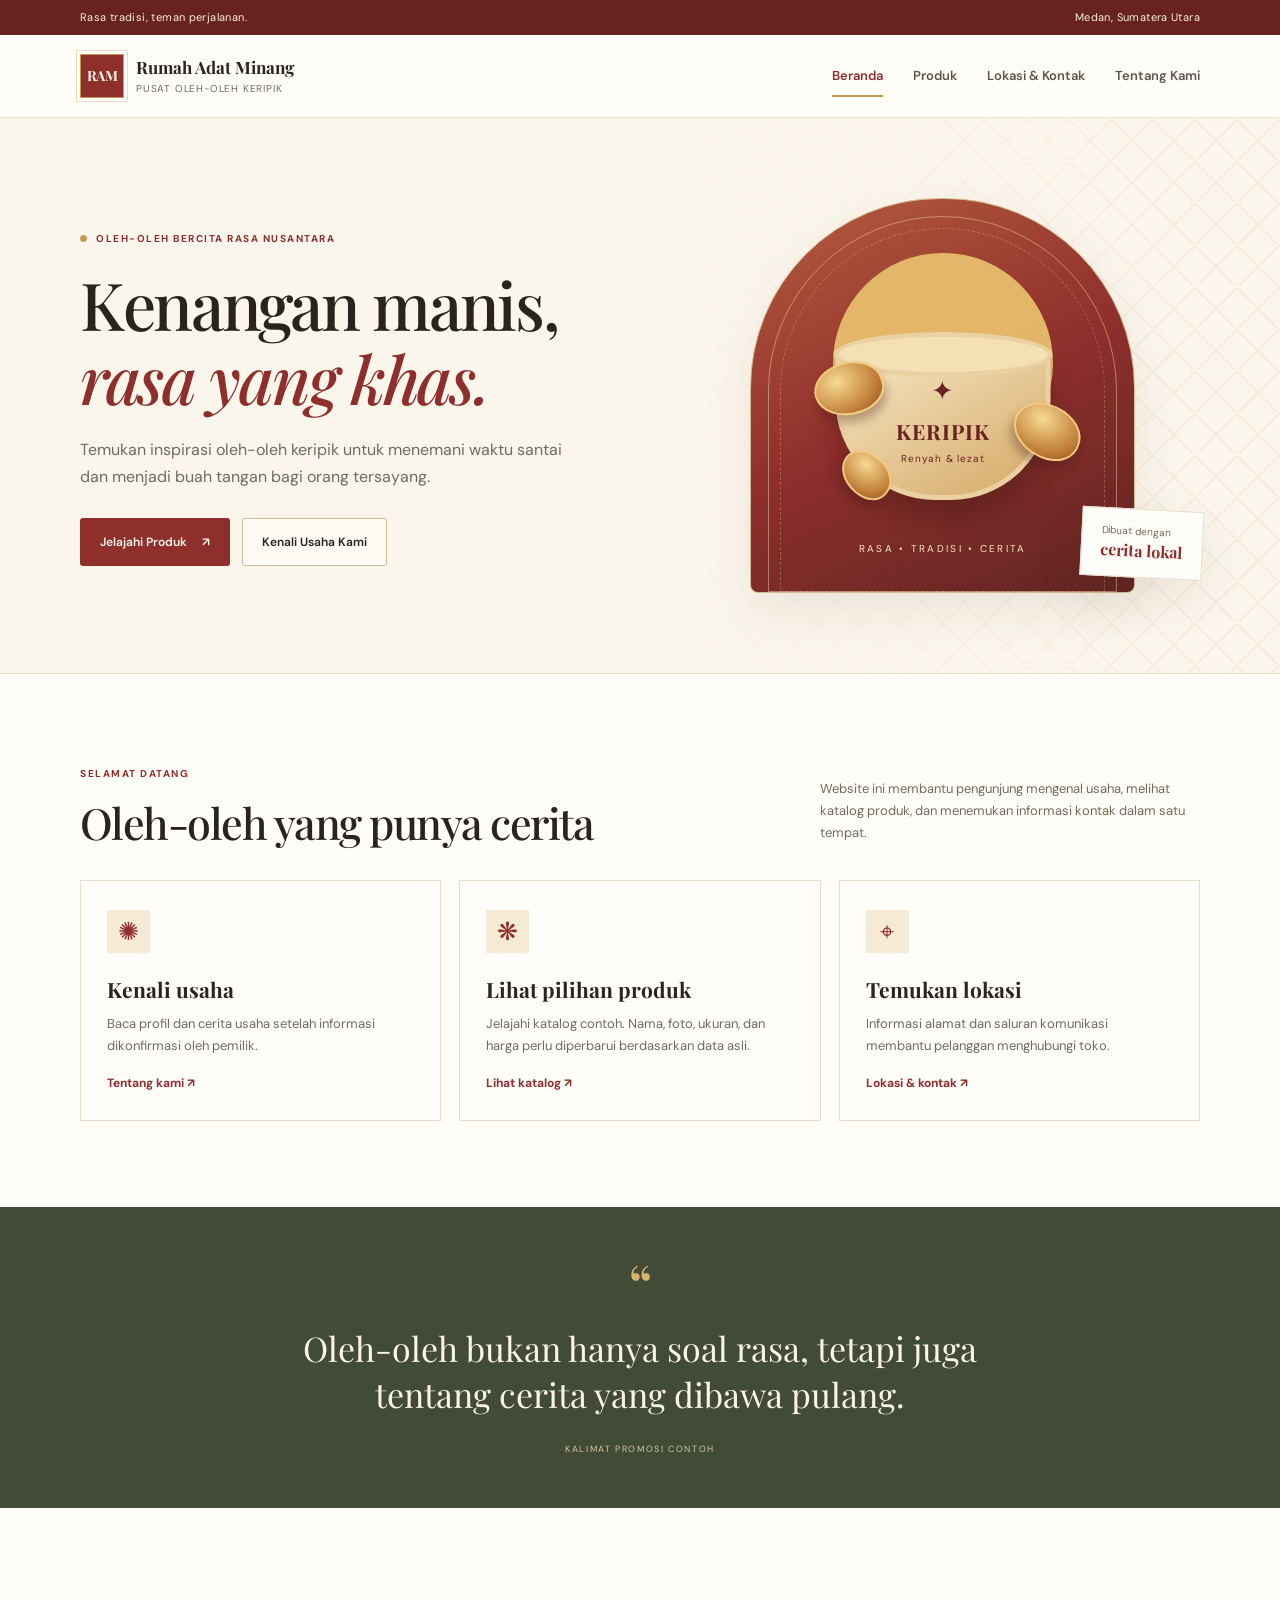
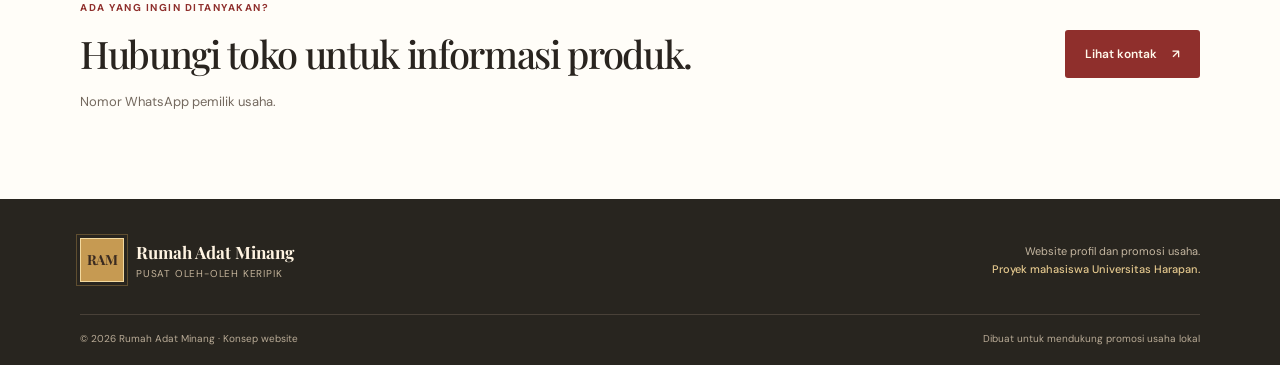
==== index.html @ 1657554a "Add files via upload" ====
<!DOCTYPE html>
<html lang="id">
<head>
  <meta charset="UTF-8">
  <meta name="viewport" content="width=device-width, initial-scale=1.0">
  <meta name="description" content="Website profil dan promosi Pusat Oleh-Oleh Keripik Rumah Adat Minang.">
  <title>Beranda | Rumah Adat Minang</title>
  <link rel="stylesheet" href="assets/style.css">
  <script src="assets/script.js" defer></script>
</head>

<body>
  <div class="topbar"><div class="container topbar-inner">
    <span>Rasa tradisi, teman perjalanan.</span>
    <span>Medan, Sumatera Utara</span></div></div>
  <header class="site-header">
    <div class="container nav-wrap">
      <a class="brand" href="index.html" aria-label="Rumah Adat Minang beranda">
        <span class="brand-mark">RAM</span>
        <span><strong>Rumah Adat Minang</strong><small>Pusat Oleh-Oleh Keripik</small></span>
      </a>
      <button class="menu-toggle" aria-label="Buka menu" aria-expanded="false">☰</button>
      <nav class="nav-links" aria-label="Navigasi utama">
        <a class="active" href="index.html">Beranda</a>
        <a href="produk.html">Produk</a>
        <a href="lokasi.html">Lokasi & Kontak</a>
        <a href="tentang.html">Tentang Kami</a>
      </nav>
    </div>
  </header>
  <main>
    <section class="hero">
      <div class="hero-pattern"></div>
      <div class="container hero-grid">
        <div class="hero-copy">
          <span class="eyebrow"><span class="dot"></span> Oleh-oleh bercita rasa Nusantara</span>
          <h1>Kenangan manis,<br><em>rasa yang khas.</em></h1>
          <p>Temukan inspirasi oleh-oleh keripik untuk menemani waktu santai dan menjadi buah tangan bagi orang tersayang.</p>
          <div class="hero-actions">
            <a class="btn btn-primary" href="produk.html">Jelajahi Produk <span>↗</span></a>
            <a class="btn btn-outline" href="tentang.html">Kenali Usaha Kami</a>
          </div>
          
        </div>
        <div class="hero-art">
          <div class="arch-frame">
            <div class="arch-sun"></div>
            <div class="hero-bowl"><span>✦</span><b>KERIPIK</b><small>Renyah & lezat</small></div>
            <div class="chip chip-one"></div><div class="chip chip-two"></div><div class="chip chip-three"></div>
            <div class="arch-label">RASA • TRADISI • CERITA</div>
          </div>
          <div class="floating-stamp">Dibuat dengan<br><strong>cerita lokal</strong></div>
        </div>
      </div>
    </section>

    <section class="section container">
      <div class="section-heading">
        <div>
          <span class="eyebrow">Selamat datang</span>
          <h2>Oleh-oleh yang punya cerita</h2>
        </div>
        <p>Website ini membantu pengunjung mengenal usaha, melihat katalog produk, dan menemukan informasi kontak dalam satu tempat.</p>
      </div>
      <div class="feature-grid">
        <article class="feature-card">
          <div class="feature-icon">✺</div>
          <h3>Kenali usaha</h3>
          <p>Baca profil dan cerita usaha setelah informasi dikonfirmasi oleh pemilik.</p>
          <a href="tentang.html" class="text-link">Tentang kami ↗</a>
        </article>
        <article class="feature-card">
          <div class="feature-icon">❋</div>
          <h3>Lihat pilihan produk</h3>
          <p>Jelajahi katalog contoh. Nama, foto, ukuran, dan harga perlu diperbarui berdasarkan data asli.</p>
          <a href="produk.html" class="text-link">Lihat katalog ↗</a>
        </article>
        <article class="feature-card">
          <div class="feature-icon">⌖</div
          ><h3>Temukan lokasi</h3>
          <p>Informasi alamat dan saluran komunikasi membantu pelanggan menghubungi toko.</p>
          <a href="lokasi.html" class="text-link">Lokasi & kontak ↗</a>
        </article>
      </div>
    </section>

    <section class="quote-band">
      <div class="container quote-inner">
        <span class="quote-mark">“</span>
        <p>Oleh-oleh bukan hanya soal rasa, tetapi juga tentang cerita yang dibawa pulang.</p>
        <span class="quote-caption">KALIMAT PROMOSI CONTOH</span>
      </div>
    </section>
    <section class="section container cta-section">
      <div>
        <span class="eyebrow">Ada yang ingin ditanyakan?</span>
        <h2>Hubungi toko untuk informasi produk.</h2>
        <p>Nomor WhatsApp pemilik usaha.</p>
      </div>
      <a class="btn btn-primary" href="lokasi.html">Lihat kontak <span>↗</span></a>
    </section>
  </main>

  <footer class="site-footer">
    <div class="container footer-main">
      <a class="brand brand-light" href="index.html">
        <span class="brand-mark">RAM</span>
        <span>
          <strong>Rumah Adat Minang</strong>
          <small>Pusat Oleh-Oleh Keripik</small>
        </span>
      </a>
      <p>Website profil dan promosi usaha.<br><strong>Proyek mahasiswa Universitas Harapan.</strong></p>
    </div>
    <div class="container footer-bottom">
      <span>© <span data-year></span> Rumah Adat Minang · Konsep website</span><span>Dibuat untuk mendukung promosi usaha lokal</span>
    </div>
  </footer>
</body>
</html>
---- assets/style.css ----
@import url('https://fonts.googleapis.com/css2?family=DM+Sans:wght@400;500;600;700&family=Playfair+Display:ital,wght@0,500;0,600;0,700;1,500;1,600&display=swap');

:root{--ink:#29241f;--muted:#74695f;--cream:#fbf6ec;--paper:#fffdf8;--red:#8f2f2c;--red-dark:#682321;--gold:#c69a52;--green:#414b35;--line:#e8ddca;--shadow:0 18px 50px rgba(69,43,24,.09);--serif:'Playfair Display',Georgia,serif;--sans:'DM Sans',Arial,sans-serif}
*{box-sizing:border-box}html{scroll-behavior:smooth}body{margin:0;background:var(--paper);color:var(--ink);font-family:var(--sans);font-size:15px;line-height:1.7}a{color:inherit;text-decoration:none}img{max-width:100%;display:block}.container{width:min(1120px,calc(100% - 44px));margin-inline:auto}.topbar{background:var(--red-dark);color:#f8eede;font-size:11px;letter-spacing:.035em}.topbar-inner{display:flex;justify-content:space-between;gap:16px;padding:8px 0}.site-header{position:sticky;top:0;z-index:20;background:rgba(255,253,248,.95);backdrop-filter:blur(12px);border-bottom:1px solid rgba(232,221,202,.8)}.nav-wrap{min-height:82px;display:flex;align-items:center;justify-content:space-between;gap:28px}.brand{display:flex;align-items:center;gap:12px;min-width:0}.brand-mark{display:grid;place-items:center;width:44px;height:44px;border:1px solid var(--gold);outline:1px solid rgba(198,154,82,.35);outline-offset:3px;background:var(--red);color:#fff5e4;font-family:var(--serif);font-weight:700;font-size:14px;letter-spacing:-.04em;flex-shrink:0}.brand strong,.brand small{display:block;line-height:1.35}.brand strong{font-family:var(--serif);font-size:17px}.brand small{font-size:10px;color:var(--muted);letter-spacing:.08em;text-transform:uppercase;margin-top:3px}.nav-links{display:flex;align-items:center;gap:30px}.nav-links a{font-size:13px;font-weight:600;color:#5e5449;position:relative;padding:30px 0}.nav-links a:hover,.nav-links a.active{color:var(--red)}.nav-links a.active:after{content:"";position:absolute;bottom:20px;left:0;right:0;height:2px;background:var(--gold)}.menu-toggle{display:none;border:1px solid var(--line);background:var(--cream);color:var(--red);border-radius:7px;padding:8px 11px;font-size:20px}
.hero{position:relative;overflow:hidden;background:var(--cream);border-bottom:1px solid var(--line)}.hero-pattern{position:absolute;inset:0 0 0 auto;width:46%;opacity:.25;background-image:linear-gradient(45deg,transparent 46%,#d9c8a8 47%,#d9c8a8 49%,transparent 50%),linear-gradient(-45deg,transparent 46%,#d9c8a8 47%,#d9c8a8 49%,transparent 50%);background-size:42px 42px;mask-image:linear-gradient(90deg,transparent,black)}.hero-grid{position:relative;display:grid;grid-template-columns:1.04fr .96fr;align-items:center;gap:48px;min-height:555px;padding-top:54px;padding-bottom:54px}.eyebrow{display:inline-flex;align-items:center;gap:9px;color:var(--red);font-size:10px;font-weight:700;letter-spacing:.15em;text-transform:uppercase}.dot{width:7px;height:7px;background:var(--gold);border-radius:50%}h1,h2,h3,p{margin-top:0}h1,h2{font-family:var(--serif);font-weight:500;letter-spacing:-.035em;line-height:1.12}h1{font-size:clamp(42px,5.2vw,66px);margin:18px 0 20px}h1 em,h2 em{color:var(--red);font-weight:500}h2{font-size:clamp(30px,3.4vw,43px);margin:13px 0 16px}h3{font-family:var(--serif);font-size:21px;line-height:1.25;margin-bottom:10px}.hero-copy>p:not(.demo-note){max-width:490px;color:var(--muted);font-size:16px}.hero-actions{display:flex;flex-wrap:wrap;gap:12px;margin-top:27px}.btn{display:inline-flex;align-items:center;justify-content:center;gap:15px;min-height:48px;padding:12px 19px;border:1px solid transparent;border-radius:3px;font:600 12px var(--sans);transition:.2s ease;cursor:pointer}.btn-primary{background:var(--red);color:#fff8eb}.btn-primary:hover{background:var(--red-dark);transform:translateY(-1px)}.btn-outline{border-color:#cdbb9c;color:var(--ink);background:rgba(255,255,255,.35)}.btn-outline:hover{border-color:var(--red);color:var(--red)}.demo-note{font-size:11px;color:#8a7b69;margin:20px 0 0}.hero-art{position:relative;min-height:410px;display:grid;place-items:center}.arch-frame{position:relative;width:min(100%,385px);height:395px;overflow:hidden;border-radius:190px 190px 8px 8px;border:1px solid #d5bd91;background:linear-gradient(155deg,#b65d3f 0%,#8f2f2c 50%,#602522 100%);box-shadow:var(--shadow)}.arch-frame:before,.arch-frame:after{content:"";position:absolute;border:1px solid rgba(250,225,173,.45);border-radius:180px 180px 0 0;inset:17px 17px 0}.arch-frame:after{inset:29px 29px 0;border-style:dashed;opacity:.6}.arch-sun{position:absolute;width:220px;height:220px;border-radius:50%;background:#e7bd6c;top:54px;left:50%;transform:translateX(-50%);opacity:.95}.hero-bowl{position:absolute;z-index:2;top:146px;left:50%;transform:translateX(-50%);width:215px;height:155px;border-radius:20px 20px 100px 100px;background:linear-gradient(150deg,#f7e8c6,#d4a866);box-shadow:0 20px 20px rgba(52,18,12,.25);display:flex;flex-direction:column;align-items:center;justify-content:center;color:var(--red-dark);border:5px solid #e9d1a2}.hero-bowl:before{content:"";position:absolute;top:-18px;left:-7px;right:-7px;height:35px;border-radius:50%;background:#f5dfb4;border:5px solid #e9d1a2}.hero-bowl span{font-size:27px;z-index:1;margin-top:-10px}.hero-bowl b{font-family:var(--serif);font-size:21px;z-index:1;letter-spacing:.05em}.hero-bowl small{z-index:1;font-size:10px;letter-spacing:.08em}.chip{position:absolute;z-index:3;width:70px;height:53px;border-radius:48% 52% 45% 55%;background:radial-gradient(ellipse at 35% 30%,#f7d990,#bf7c37 68%,#8b4a25);border:2px solid #f2ca7e;box-shadow:0 8px 10px #4a1d1a55;transform:rotate(-18deg)}.chip-one{top:163px;left:63px}.chip-two{top:206px;right:52px;transform:rotate(25deg)}.chip-three{top:255px;left:88px;transform:rotate(40deg);width:55px;height:42px}.arch-label{position:absolute;bottom:35px;z-index:3;left:0;right:0;text-align:center;color:#f9e7bf;font-size:10px;letter-spacing:.23em}.floating-stamp{position:absolute;right:-3px;bottom:22px;background:var(--paper);padding:14px 19px;border:1px solid var(--line);box-shadow:var(--shadow);font-size:10px;color:var(--muted);line-height:1.5;transform:rotate(3deg)}.floating-stamp strong{font-family:var(--serif);font-size:16px;color:var(--red)}
.section{padding-top:86px;padding-bottom:86px}.section-heading{display:flex;align-items:end;justify-content:space-between;gap:36px;margin-bottom:34px}.section-heading h2{max-width:530px;margin-bottom:0}.section-heading>p{max-width:380px;color:var(--muted);font-size:13px;margin-bottom:2px}.feature-grid{display:grid;grid-template-columns:repeat(3,1fr);gap:18px}.feature-card{padding:29px 26px 25px;border:1px solid var(--line);background:#fffdf9;transition:.25s}.feature-card:hover{transform:translateY(-4px);box-shadow:var(--shadow);border-color:#d7c09a}.feature-icon{width:43px;height:43px;display:grid;place-items:center;background:#f5ead6;color:var(--red);font-size:25px;margin-bottom:23px}.feature-card p,.value-grid p{color:var(--muted);font-size:13px}.text-link{font-size:12px;font-weight:700;color:var(--red)}.text-link:hover{text-decoration:underline}.quote-band{background:var(--green);color:#fbf3e5;position:relative;overflow:hidden}.quote-inner{padding:53px 0 48px;text-align:center;max-width:760px}.quote-mark{font-family:var(--serif);font-size:60px;line-height:.8;color:#d7b36e}.quote-inner p{font-family:var(--serif);font-size:clamp(23px,3vw,34px);line-height:1.35;margin:8px auto 17px}.quote-caption{font-size:9px;letter-spacing:.18em;color:#d8c6a6}.cta-section{display:flex;justify-content:space-between;align-items:center;gap:25px}.cta-section h2{font-size:clamp(28px,3vw,38px);max-width:650px}.cta-section p{color:var(--muted);font-size:13px;margin-bottom:0}
.site-footer{background:#28251f;color:#eee2cf}.footer-main{padding:39px 0 32px;display:flex;justify-content:space-between;align-items:center;gap:30px}.brand-light strong{color:#fff4e2}.brand-light small{color:#c3b39a}.brand-light .brand-mark{background:var(--gold);color:#3b2b20;border-color:#f2d99f}.footer-main>p{font-size:11px;color:#c5b7a1;margin:0;text-align:right}.footer-main>p strong{color:#e3c78d;font-weight:500}.footer-bottom{border-top:1px solid #494138;padding:15px 0 18px;display:flex;justify-content:space-between;gap:20px;color:#b9ab96;font-size:10px}
.page-hero{background:var(--cream);border-bottom:1px solid var(--line);padding:65px 0 38px;position:relative;overflow:hidden}.page-hero:after{content:"✳";position:absolute;right:8%;top:-56px;font-size:230px;color:#eadbc0;opacity:.35;pointer-events:none}.page-hero .container{position:relative;z-index:1}.page-hero h1{font-size:clamp(39px,5vw,57px);max-width:800px;margin:13px 0}.page-hero p{color:var(--muted);max-width:650px;margin-bottom:20px}.breadcrumb{display:flex;gap:10px;align-items:center;color:#958574;font-size:11px}.breadcrumb a{color:var(--red);font-weight:600}.about-grid{display:grid;grid-template-columns:.85fr 1.15fr;gap:68px;align-items:center}.about-art{min-height:390px;background:var(--red);padding:18px;position:relative}.about-art:before{content:"";position:absolute;inset:18px;border:1px solid #d6b26e}.about-art-inner{height:100%;min-height:354px;display:flex;flex-direction:column;align-items:center;justify-content:center;text-align:center;color:#f7e8c6;background:repeating-linear-gradient(45deg,transparent,transparent 15px,rgba(246,220,166,.07) 16px,rgba(246,220,166,.07) 17px)}.about-art-inner .ornament{font-size:66px;color:#dfbd77}.about-art-inner strong{font-family:var(--serif);font-size:28px;letter-spacing:.1em}.about-art-inner>span:last-child{font-size:10px;letter-spacing:.12em;margin-top:8px}.about-copy>p{font-size:14px;color:var(--muted)}.notice{padding:15px 17px;border-left:3px solid var(--gold);background:#f8f0e1;color:#65513b;font-size:12px;line-height:1.6;margin-top:22px}.notice strong{color:var(--red-dark)}.section-muted{background:var(--cream);border-top:1px solid var(--line);border-bottom:1px solid var(--line)}.value-grid{display:grid;grid-template-columns:repeat(3,1fr);gap:28px}.value-grid article{border-top:1px solid #c9b48e;padding-top:19px}.value-grid article>span{font-size:11px;letter-spacing:.12em;color:var(--red);font-weight:700}.value-grid h3{margin:12px 0 8px}.catalog-tools{display:flex;align-items:end;justify-content:space-between;gap:25px;margin-bottom:28px}.catalog-tools h2{font-size:32px;margin:0 0 5px}.muted{font-size:12px;color:var(--muted);margin:0}.search-box{width:min(290px,100%);display:flex;align-items:center;gap:9px;border:1px solid var(--line);background:#fff;padding:0 13px;color:var(--red)}.search-box span{font-size:23px}.search-box input{width:100%;min-width:0;border:0;outline:0;padding:13px 0;font:12px var(--sans);background:transparent}.product-grid{display:grid;grid-template-columns:repeat(4,1fr);gap:17px}.product-card{border:1px solid var(--line);background:#fffdf9;min-width:0;transition:.2s}.product-card:hover{box-shadow:var(--shadow);transform:translateY(-3px)}.product-visual{height:190px;display:flex;align-items:center;justify-content:center;position:relative;overflow:hidden}.visual-cassava{background:#efe0be}.visual-banana{background:#f4d99b}.visual-tempe{background:#d7d9c0}.visual-balado{background:#e6c0a5}.product-visual:before{content:"";position:absolute;width:180px;height:180px;border-radius:50%;border:1px solid rgba(111,66,37,.22)}.product-visual:after{content:"";position:absolute;width:140px;height:140px;border-radius:50%;border:1px dashed rgba(111,66,37,.28)}.product-tag{position:absolute;left:12px;top:12px;z-index:2;background:#fffaf0;color:var(--red);font-size:8px;font-weight:700;letter-spacing:.1em;padding:5px 7px}.product-emoji{z-index:1;font-family:var(--serif);font-size:66px;color:#8f562c;text-shadow:2px 3px #fff4d6}.visual-caption{position:absolute;z-index:2;bottom:15px;left:0;right:0;text-align:center;font-size:8px;font-weight:700;letter-spacing:.15em;color:#714b2d}.product-info{padding:18px 16px 16px}.product-category{font-size:9px;color:var(--red);text-transform:uppercase;letter-spacing:.11em;font-weight:700}.product-info h3{font-size:19px;margin:6px 0 8px}.product-info p{font-size:11px;color:var(--muted);min-height:60px;margin-bottom:15px}.product-bottom{border-top:1px solid var(--line);padding-top:12px;display:flex;flex-direction:column;gap:7px}.product-bottom strong{font-size:11px}.product-bottom a{font-size:11px}.notice-wide{margin-top:30px}.empty-state{padding:30px;text-align:center;color:var(--muted);background:var(--cream)}
.contact-grid{display:grid;grid-template-columns:1fr 1fr;gap:58px;align-items:center}.contact-copy>p{color:var(--muted);font-size:13px}.contact-list{margin:27px 0}.contact-item{display:flex;gap:15px;padding:15px 0;border-bottom:1px solid var(--line)}.contact-icon{width:38px;height:38px;flex-shrink:0;display:grid;place-items:center;background:#f4e8d2;color:var(--red);font-size:21px}.contact-item strong{font-size:12px}.contact-item p{font-size:12px;color:var(--muted);margin:3px 0 0}.contact-item em{font-size:10px;color:#9b6c38}.map-card{border:1px solid var(--line);background:#fff;box-shadow:var(--shadow)}.map-illustration{height:330px;position:relative;overflow:hidden;background-color:#e8e6d6;background-image:linear-gradient(30deg,transparent 47%,#d2d2bd 48%,#d2d2bd 50%,transparent 51%),linear-gradient(120deg,transparent 46%,#d5d4c1 47%,#d5d4c1 49%,transparent 50%);background-size:85px 75px,110px 105px}.map-illustration:before{content:"";position:absolute;width:120%;height:32px;top:45%;left:-10%;background:#fbf5e5;border:1px solid #d9cfb5;transform:rotate(-23deg)}.map-road{position:absolute;background:#fff9e8;border:1px solid #d8cfb8}.road-one{width:130%;height:23px;top:26%;left:-15%;transform:rotate(28deg)}.road-two{width:125%;height:20px;top:72%;left:-10%;transform:rotate(-33deg)}.road-three{width:20px;height:130%;left:65%;top:-15%;transform:rotate(18deg)}.map-pin{position:absolute;top:41%;left:49%;width:48px;height:48px;border-radius:50% 50% 50% 0;transform:rotate(-45deg);background:var(--red);color:#fff;display:grid;place-items:center;font-size:26px;box-shadow:0 7px 15px #55231f55}.map-label{position:absolute;left:calc(49% + 38px);top:39%;background:#fffdf8;padding:9px 13px;box-shadow:0 5px 18px #51472b22;white-space:nowrap}.map-label strong,.map-label span{display:block}.map-label strong{font-size:11px}.map-label span{font-size:9px;color:var(--muted)}.map-card-foot{display:flex;align-items:center;justify-content:space-between;padding:18px 20px}.map-card-foot strong,.map-card-foot small{display:block}.map-card-foot strong{font-size:12px}.map-card-foot small{font-size:10px;color:var(--muted)}.map-card-foot>a{display:grid;place-items:center;background:var(--red);color:#fff;width:35px;height:35px}.contact-form-wrap{display:grid;grid-template-columns:.8fr 1.2fr;gap:65px;align-items:start}.contact-form-wrap>div>p{font-size:13px;color:var(--muted)}.contact-form{display:grid;gap:8px}.contact-form label{font-size:11px;font-weight:700;margin-top:5px}.contact-form input,.contact-form textarea{width:100%;padding:13px;border:1px solid #ded1ba;background:#fffdf8;font:12px var(--sans);color:var(--ink);border-radius:2px;outline-color:var(--gold)}.contact-form textarea{resize:vertical}.contact-form .btn{justify-self:start;margin-top:8px}.form-feedback{font-size:11px;color:var(--green);margin:0}
[hidden]{display:none!important}
@media(max-width:900px){.nav-links{gap:18px}.nav-links a{font-size:12px}.hero-grid{gap:20px}.hero-art{transform:scale(.9)}.product-grid{grid-template-columns:repeat(2,1fr)}.about-grid,.contact-grid{gap:35px}.contact-form-wrap{gap:35px}}
@media(max-width:700px){.container{width:min(100% - 32px,560px)}.topbar-inner{justify-content:center;text-align:center}.topbar-inner span:last-child{display:none}.nav-wrap{min-height:72px}.brand strong{font-size:15px}.brand-mark{width:39px;height:39px}.menu-toggle{display:block}.nav-links{display:none;position:absolute;left:0;right:0;top:100%;padding:8px 22px 18px;background:var(--paper);border-bottom:1px solid var(--line);box-shadow:0 15px 20px #34281b0c;flex-direction:column;align-items:stretch;gap:0}.nav-links.open{display:flex}.nav-links a{padding:12px 0;border-bottom:1px solid #eee4d3}.nav-links a.active:after{display:none}.hero-grid{grid-template-columns:1fr;padding-top:54px;padding-bottom:40px;gap:12px}.hero-copy{position:relative;z-index:2}.hero h1{font-size:clamp(42px,12vw,58px)}.hero-art{min-height:330px;transform:none;margin-top:5px}.arch-frame{height:320px;width:min(82%,330px)}.arch-sun{width:175px;height:175px;top:45px}.hero-bowl{top:120px;width:180px;height:130px}.hero-bowl b{font-size:18px}.chip-one{top:140px;left:calc(50% - 125px)}.chip-two{top:178px;right:calc(50% - 125px)}.chip-three{top:220px;left:calc(50% - 100px)}.arch-label{bottom:27px}.floating-stamp{right:0;bottom:12px}.section{padding-top:60px;padding-bottom:60px}.section-heading{display:block}.section-heading>p{margin-top:18px}.feature-grid,.value-grid{grid-template-columns:1fr}.feature-card{padding:23px}.feature-icon{margin-bottom:15px}.cta-section{align-items:flex-start;flex-direction:column}.footer-main{align-items:flex-start;flex-direction:column}.footer-main>p{text-align:left}.footer-bottom{flex-direction:column;gap:5px}.page-hero{padding:47px 0 30px}.page-hero:after{right:-35px;font-size:150px;top:-30px}.about-grid,.contact-grid,.contact-form-wrap{grid-template-columns:1fr}.about-art{min-height:300px}.about-art-inner{min-height:264px}.catalog-tools{align-items:stretch;flex-direction:column}.search-box{width:100%}.product-grid{gap:12px}.product-visual{height:150px}.product-info{padding:14px 12px}.product-info h3{font-size:17px}.product-info p{min-height:85px}.product-bottom strong{font-size:10px}.map-illustration{height:280px}.map-label{left:calc(49% + 27px);white-space:normal;width:140px}.contact-form-wrap{gap:25px}}
@media(max-width:390px){.product-grid{grid-template-columns:1fr}.product-visual{height:190px}.product-info p{min-height:0}.hero-actions .btn{width:100%}}
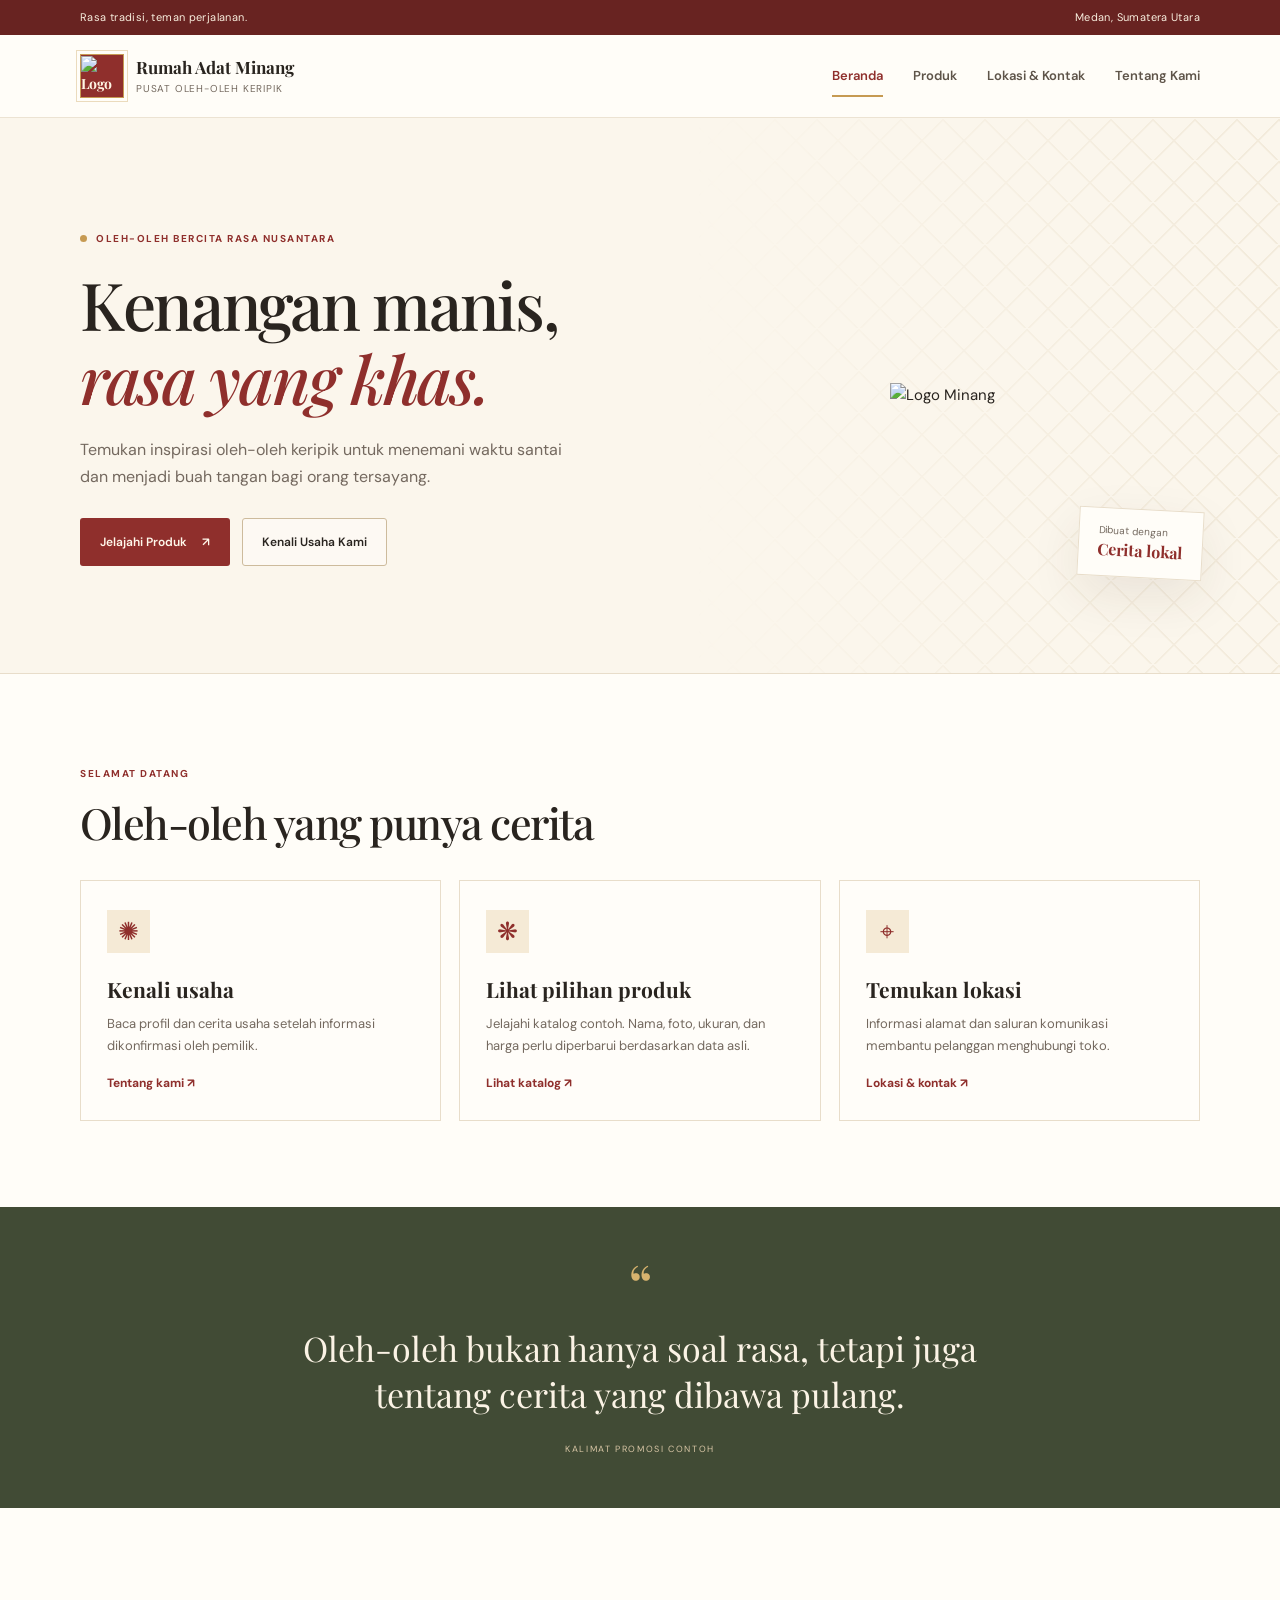
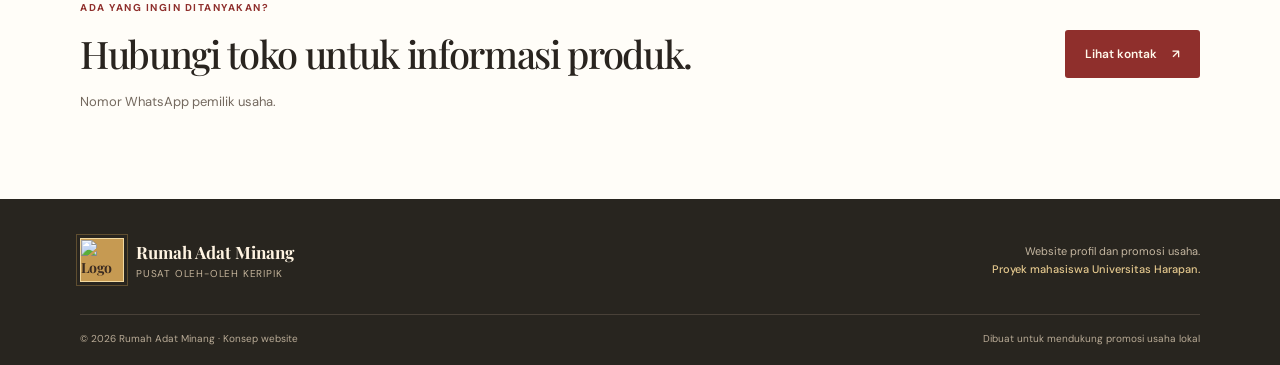
==== commit db0f8fa7: "Add files via upload" ====
--- a/index.html
+++ b/index.html
@@ -16,7 +16,9 @@
   <header class="site-header">
     <div class="container nav-wrap">
       <a class="brand" href="index.html" aria-label="Rumah Adat Minang beranda">
-        <span class="brand-mark">RAM</span>
+        <span class="brand-mark">
+          <img src="assets/Logo.jpeg" alt="Logo Minang" style="width: auto; height: 40px; object-fit: contain;">
+        </span>
         <span><strong>Rumah Adat Minang</strong><small>Pusat Oleh-Oleh Keripik</small></span>
       </a>
       <button class="menu-toggle" aria-label="Buka menu" aria-expanded="false">☰</button>
@@ -42,15 +44,15 @@
           </div>
           
         </div>
-        <div class="hero-art">
-          <div class="arch-frame">
-            <div class="arch-sun"></div>
-            <div class="hero-bowl"><span>✦</span><b>KERIPIK</b><small>Renyah & lezat</small></div>
-            <div class="chip chip-one"></div><div class="chip chip-two"></div><div class="chip chip-three"></div>
-            <div class="arch-label">RASA • TRADISI • CERITA</div>
+        
+          <div class="hero-art">
+              <img src="assets/Logo.jpeg" alt="Logo Minang" class="hero-logo">
+              <div class="floating-stamp">
+                  Dibuat dengan<br>
+                  <strong>Cerita lokal</strong>
+              </div>
           </div>
-          <div class="floating-stamp">Dibuat dengan<br><strong>cerita lokal</strong></div>
-        </div>
+
       </div>
     </section>
 
@@ -60,7 +62,6 @@
           <span class="eyebrow">Selamat datang</span>
           <h2>Oleh-oleh yang punya cerita</h2>
         </div>
-        <p>Website ini membantu pengunjung mengenal usaha, melihat katalog produk, dan menemukan informasi kontak dalam satu tempat.</p>
       </div>
       <div class="feature-grid">
         <article class="feature-card">
@@ -104,7 +105,9 @@
   <footer class="site-footer">
     <div class="container footer-main">
       <a class="brand brand-light" href="index.html">
-        <span class="brand-mark">RAM</span>
+        <span class="brand-mark">
+          <img src="assets/Logo.jpeg" alt="Logo Minang" style="width: auto; height: 40px; object-fit: contain;">
+        </span>
         <span>
           <strong>Rumah Adat Minang</strong>
           <small>Pusat Oleh-Oleh Keripik</small>
